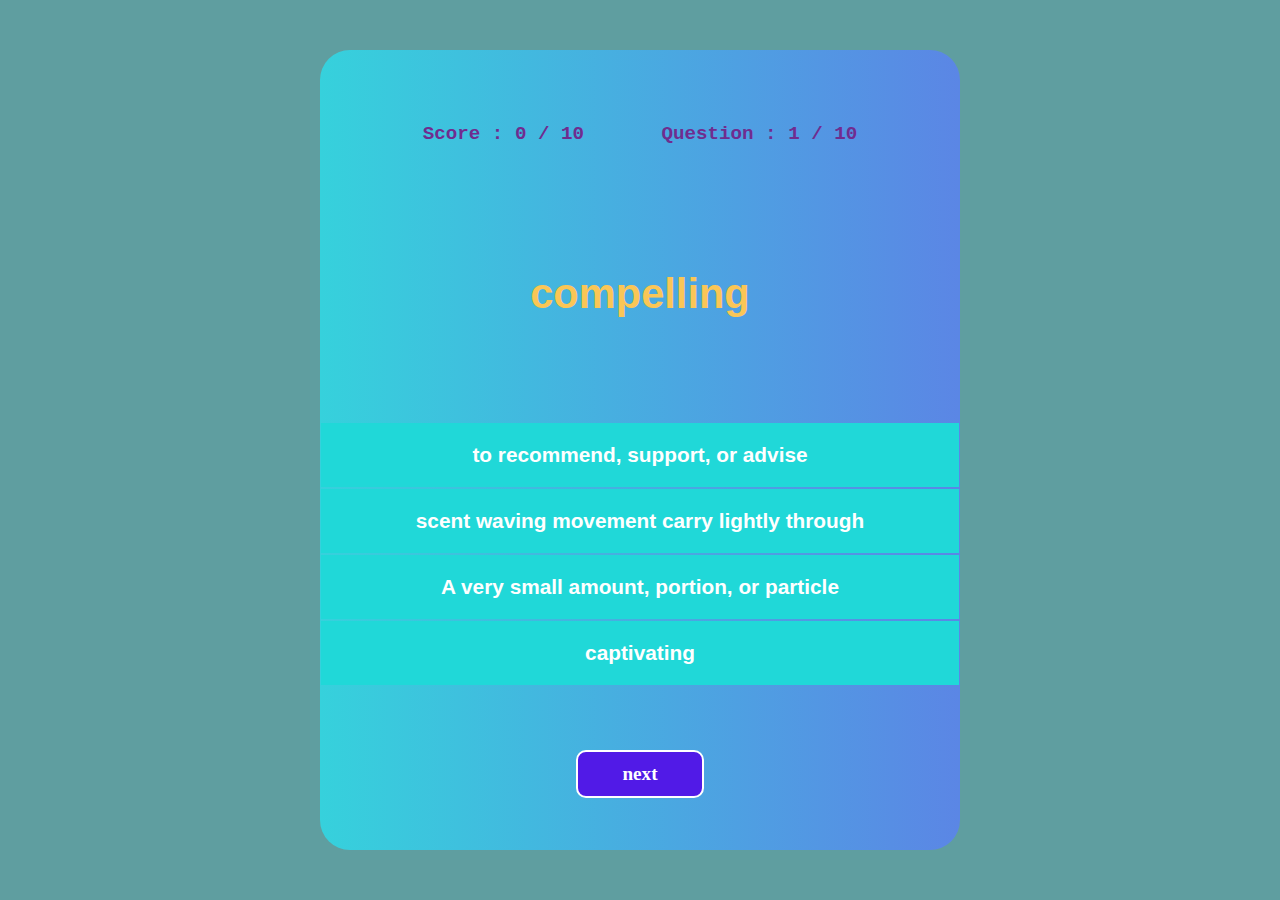
==== index.html @ 0fcd8411 "initial" ====
<!DOCTYPE html>
<html lang="en">
  <head>
    <meta charset="utf-8">
    <title>Cardwords</title>
    <link rel="stylesheet" media="all" href="stylesheet.css"/>
    </head>
    <body onload="NextQuestion(0)">
    <main>
        <!-- creating a modal for when quiz ends -->
        <div class="modal-container" id="score-modal">
          
            <div class="modal-content-container">
              
                <h1>Congratulations, Test Completed.</h1>
              
                <div class="grade-details">
                    <p>Attempts : 10</p>
                    <p>Wrong Answers : <span id="wrong-answers"></span></p>
                    <p>Right Answers : <span id="right-answers"></span></p>
                    <p>Grade : <span id="grade-percentage"></span>%</p>
                    <p ><span id="remarks"></span></p>
                </div>
              
                <div class="modal-button-container">
                    <button onclick="closeScoreModal()">Continue</button>
                </div>
              
            </div>
        </div>

        <div class="game-quiz-container">
          
            <div class="game-details-container">
                <h1>Score : <span id="player-score"></span> / 10</h1>
                <h1> Question : <span id="question-number"></span> / 10</h1>
            </div>

            <div class="game-question-container">
                <h1 id="display-question"></h1>
            </div>

            <div class="game-options-container">
              
               <div class="modal-container" id="option-modal">
                 
                    <div class="modal-content-container">
                         <h1>Please Pick An Option</h1>
                      
                         <div class="modal-button-container">
                            <button onclick="closeOptionModal()">Continue</button>
                        </div>
                      
                    </div>
                 
               </div>
              
                <span>
                    <input type="radio" id="option-one" name="option" class="radio" value="optionA" />
                    <label for="option-one" class="option" id="option-one-label"></label>
                </span>
              

                <span>
                    <input type="radio" id="option-two" name="option" class="radio" value="optionB" />
                    <label for="option-two" class="option" id="option-two-label"></label>
                </span>
              

                <span>
                    <input type="radio" id="option-three" name="option" class="radio" value="optionC" />
                    <label for="option-three" class="option" id="option-three-label"></label>
                </span>
              

                <span>
                    <input type="radio" id="option-four" name="option" class="radio" value="optionD" />
                    <label for="option-four" class="option" id="option-four-label"></label>
                </span>


            </div>

            <div class="next-button-container">
                <button onclick="handleNextQuestion()">next</button>
            </div>

        </div>
    </main>
    <script src="jsquiz.js"></script>
</body>
</html>
---- stylesheet.css ----
*{
    margin: 0;
    padding: 0;
    box-sizing: border-box;
}
  
html, body{
    height: 100%;
}


body{
    font-family: 'Segoe UI', Tahoma, Geneva, Verdana, sans-serif;
}

main{
    width: 100%;
    min-height: 100vh;
    display: flex;
    flex-direction: column;
    justify-content: center;
    align-items: center;
    background-color: cadetblue;
    background-repeat: no-repeat;
    background-size: cover;
    background-position: center;
}

.game-quiz-container{
    width: 40rem;
    height: 50rem;
    background-image: linear-gradient(to right, #36D1DC, #5B86E5);
    display: flex;
    flex-direction: column;
    align-items: center;
    justify-content: space-around;
    border-radius: 30px;
}

.game-details-container{
    width: 80%;
    height: 4rem;
    display: flex;
    justify-content: space-around;
    align-items: center;
}

.game-details-container h1{
    font-size: 1.2rem;
    font-family: 'Courier New', Courier, monospace;
    color:rgb(112, 44, 143);
}

.game-question-container{
    width: 80%;
    height: 3rem;
    display: flex;
    align-items: center;
    justify-content: center;
    border-radius: 25px;
    position: relative;
}

.game-question-container h1{
    font-size: 2.6rem;
    text-align: center;
    padding: 3px;
    color: rgb(250, 198, 86);
    font-weight: bold;
}

.game-question-container h1:after {
    position: absolute;
    content: '';
    bottom: -2px;
    left: 0px;
    height: 2px;
    width: 0%;
    background-color: rgb(0, 255, 234);
    animation: underline 2s ease-in-out 2s infinite; /* remove infinite if you want only once */
  }
  @keyframes underline {
    to {
      width: 100%;
    }
}

.game-options-container{
    width: 100%;
    height: 14rem;
    display: flex;
    flex-wrap: wrap;
    align-items: center;
    justify-content: space-around;
}

.game-options-container span{
    width: 100%;
    height: 4rem;
    margin: 1px;
    background: rgb(32, 216, 216);
    overflow: hidden;
    text-align: center;
}

span label{
    width: 100%;
    height: 100%;
    display: flex;
    align-items: center;
    justify-content: center;
    cursor: pointer;
    transition: transform 0.3s;
    font-size: 1.3rem;
    font-weight: 600;
    color: rgb(255, 255, 255);
    background: linear-gradient(to left, rgb(32, 216, 216) 50%, lightblue 50%) right;
    background-size: 200%;
    transition: .5s ease-out;
}

span label:hover{
    color: rgb(11, 68, 78);
    background-position: left;
}

input[type="radio"] {
    position: relative;
    display: none;
}


input[type=radio]:checked ~ .option {
	background: paleturquoise;
    color: rgb(11, 68, 78);
}

.next-button-container{
    width: 50%;
    height: 3rem;
    display: flex;
    justify-content: center;
}
.next-button-container button{
    width: 8rem;
    height: 3rem;
    background-color: rgb(81, 26, 231);
    font-family:cursive;
    color:rgb(255, 255, 255);
    font-size: 1.2rem;
    font-weight: 600;
    border: 2px solid rgb(255, 255, 255);
    border-radius: 10px;
    cursor: pointer;
    outline: none;
}
.next-button-container button:hover{
    border-radius: 10px;
}

.modal-container{
    display: none;
    position: fixed;
    z-index: 1; 
    left: 0;
    top: 0;
    width: 100%; 
    height: 100%; 
    overflow: auto; 
    background-color: rgb(0,0,0); 
    background-color: rgba(0,0,0,0.4); 
    flex-direction: column;
    align-items: center;
    justify-content: center; 
    -webkit-animation: fadeIn 1.2s ease-in-out;
    animation: fadeIn 1.2s ease-in-out;
}

.modal-content-container{
    height: 20rem;
    width: 25rem;
    background-color: rgb(43, 42, 42);
    display: flex;
    flex-direction: column;
    align-items: center;
    justify-content: space-around;
    border-radius: 25px;
}

.modal-content-container h1{
    font-size: 1.3rem;
    height: 3rem;
    color: lightgray;
    text-align: center;
}

.grade-details{
    width: 15rem;
    height: 10rem;
    display: flex;
    flex-direction: column;
    align-items: center;
    justify-content: space-around;
}

.grade-details p{
    color: white;
    text-align: center;
}

.modal-button-container{
    height: 2rem;
    width: 100%;
    display: flex;
    align-items: center;
    justify-content: center;
}

.modal-button-container button{
    width: 10rem;
    height: 2rem;
    background: none;
    outline: none;
    border: 1px solid rgb(252, 242, 241);
    color: white;
    font-size: 1.1rem;
    cursor: pointer;
    border-radius: 20px;
}
.modal-button-container button:hover{
    background-color: rgb(83, 82, 82);
}

@media(min-width : 300px) and (max-width : 350px){
    .game-quiz-container{
        width: 90%;
        height: 80vh;
     }
     .game-details-container h1{
        font-size: 0.8rem;
     }
 
     .game-question-container{
        height: 6rem;
     }
     .game-question-container h1{
       font-size: 0.9rem;
    }
 
    .game-options-container span{
        width: 90%;
        height: 2.5rem;
    }
    .game-options-container span label{
        font-size: 0.8rem;
    }
    .modal-content-container{
        width: 90%;
        height: 25rem;
    }
    
    .modal-content-container h1{
        font-size: 1.2rem;
    }
}

@media(min-width : 350px) and (max-width : 700px){
   .game-quiz-container{
       width: 90%;
       height: 80vh;
    }
    .game-details-container h1{
        font-size: 1rem;
    }

    .game-question-container{
        height: 8rem;
    }

    .game-question-container h1{
        font-size: 0.9rem;
     }

    .game-options-container span{
        width: 90%;
    }
    .modal-content-container{
        width: 90%;
        height: 25rem;
    }
    .modal-content-container h1{
        font-size: 1.2rem;
    }
}



@keyframes fadeIn {
    from {opacity: 0;}
    to {opacity:1 ;}
  }

  @-webkit-keyframes fadeIn {
    from {opacity: 0;}
    to {opacity: 1;}
  }
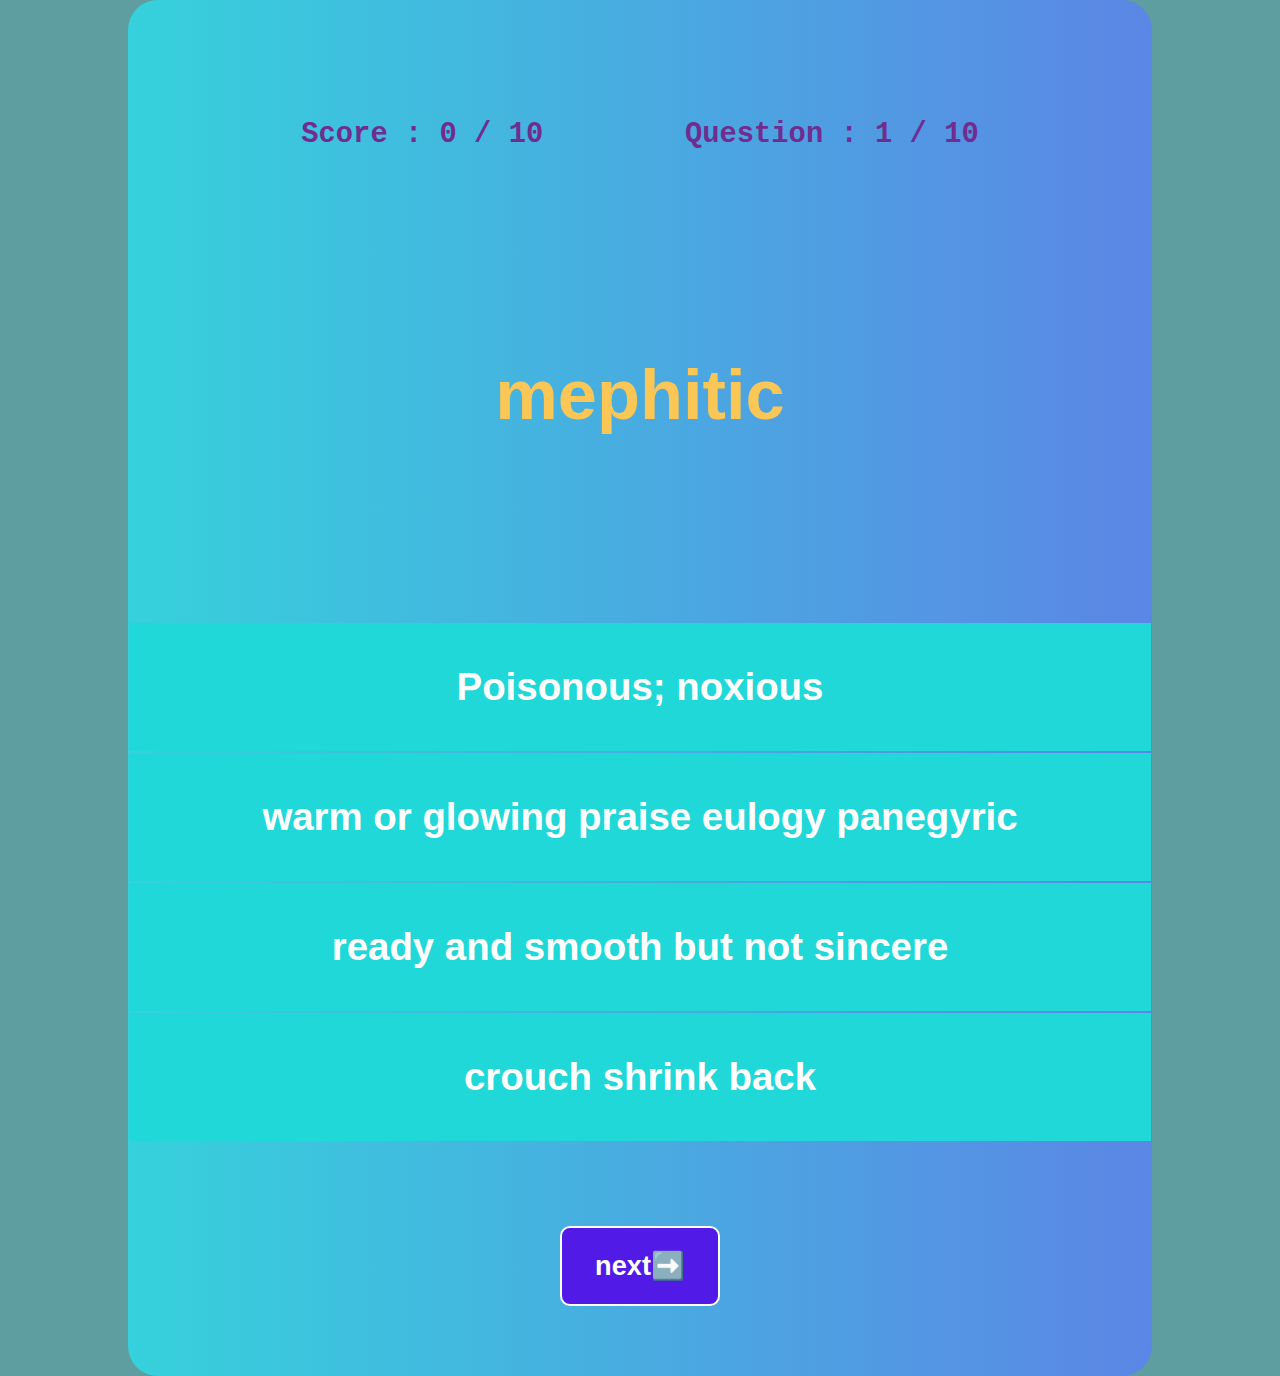
==== commit 0530c061: "css css ...." ====
--- a/index.html
+++ b/index.html
@@ -82,7 +82,7 @@
             </div>
 
             <div class="next-button-container">
-                <button onclick="handleNextQuestion()">next</button>
+                <button onclick="handleNextQuestion()">next➡️</button>
             </div>
 
         </div>
--- a/stylesheet.css
+++ b/stylesheet.css
@@ -27,8 +27,8 @@
 }
 
 .game-quiz-container{
-    width: 40rem;
-    height: 50rem;
+    width: 80%;
+    height: 86rem;
     background-image: linear-gradient(to right, #36D1DC, #5B86E5);
     display: flex;
     flex-direction: column;
@@ -46,7 +46,7 @@
 }
 
 .game-details-container h1{
-    font-size: 1.2rem;
+    font-size: 1.8rem;
     font-family: 'Courier New', Courier, monospace;
     color:rgb(112, 44, 143);
 }
@@ -62,7 +62,7 @@
 }
 
 .game-question-container h1{
-    font-size: 2.6rem;
+    font-size: 4.4rem;
     text-align: center;
     padding: 3px;
     color: rgb(250, 198, 86);
@@ -72,7 +72,7 @@
 .game-question-container h1:after {
     position: absolute;
     content: '';
-    bottom: -2px;
+    bottom: -8px;
     left: 0px;
     height: 2px;
     width: 0%;
@@ -87,7 +87,7 @@
 
 .game-options-container{
     width: 100%;
-    height: 14rem;
+    height: 25rem;
     display: flex;
     flex-wrap: wrap;
     align-items: center;
@@ -96,7 +96,7 @@
 
 .game-options-container span{
     width: 100%;
-    height: 4rem;
+    height: 8rem;
     margin: 1px;
     background: rgb(32, 216, 216);
     overflow: hidden;
@@ -111,7 +111,8 @@
     justify-content: center;
     cursor: pointer;
     transition: transform 0.3s;
-    font-size: 1.3rem;
+    font-size: 2.4rem;
+    font-family:'Lucida Sans', 'Lucida Sans Regular', 'Lucida Grande', 'Lucida Sans Unicode', Geneva, Verdana, sans-serif;
     font-weight: 600;
     color: rgb(255, 255, 255);
     background: linear-gradient(to left, rgb(32, 216, 216) 50%, lightblue 50%) right;
@@ -142,12 +143,12 @@
     justify-content: center;
 }
 .next-button-container button{
-    width: 8rem;
-    height: 3rem;
+    width: 10rem;
+    height: 5rem;
     background-color: rgb(81, 26, 231);
-    font-family:cursive;
+    font-family: Arial, Helvetica, sans-serif;
     color:rgb(255, 255, 255);
-    font-size: 1.2rem;
+    font-size: 1.7rem;
     font-weight: 600;
     border: 2px solid rgb(255, 255, 255);
     border-radius: 10px;
@@ -177,8 +178,8 @@
 }
 
 .modal-content-container{
-    height: 20rem;
-    width: 25rem;
+    height: 70rem;
+    width: 60rem;
     background-color: rgb(43, 42, 42);
     display: flex;
     flex-direction: column;
@@ -188,15 +189,15 @@
 }
 
 .modal-content-container h1{
-    font-size: 1.3rem;
-    height: 3rem;
+    font-size: 3rem;
+    height: 8rem;
     color: lightgray;
     text-align: center;
 }
 
 .grade-details{
-    width: 15rem;
-    height: 10rem;
+    width: 35rem;
+    height: 22rem;
     display: flex;
     flex-direction: column;
     align-items: center;
@@ -204,12 +205,13 @@
 }
 
 .grade-details p{
+    font-size: 1.8rem;
     color: white;
     text-align: center;
 }
 
 .modal-button-container{
-    height: 2rem;
+    height: 6rem;
     width: 100%;
     display: flex;
     align-items: center;
@@ -217,13 +219,13 @@
 }
 
 .modal-button-container button{
-    width: 10rem;
-    height: 2rem;
+    width: 20rem;
+    height: 6rem;
     background: none;
     outline: none;
     border: 1px solid rgb(252, 242, 241);
     color: white;
-    font-size: 1.1rem;
+    font-size: 1.8rem;
     cursor: pointer;
     border-radius: 20px;
 }
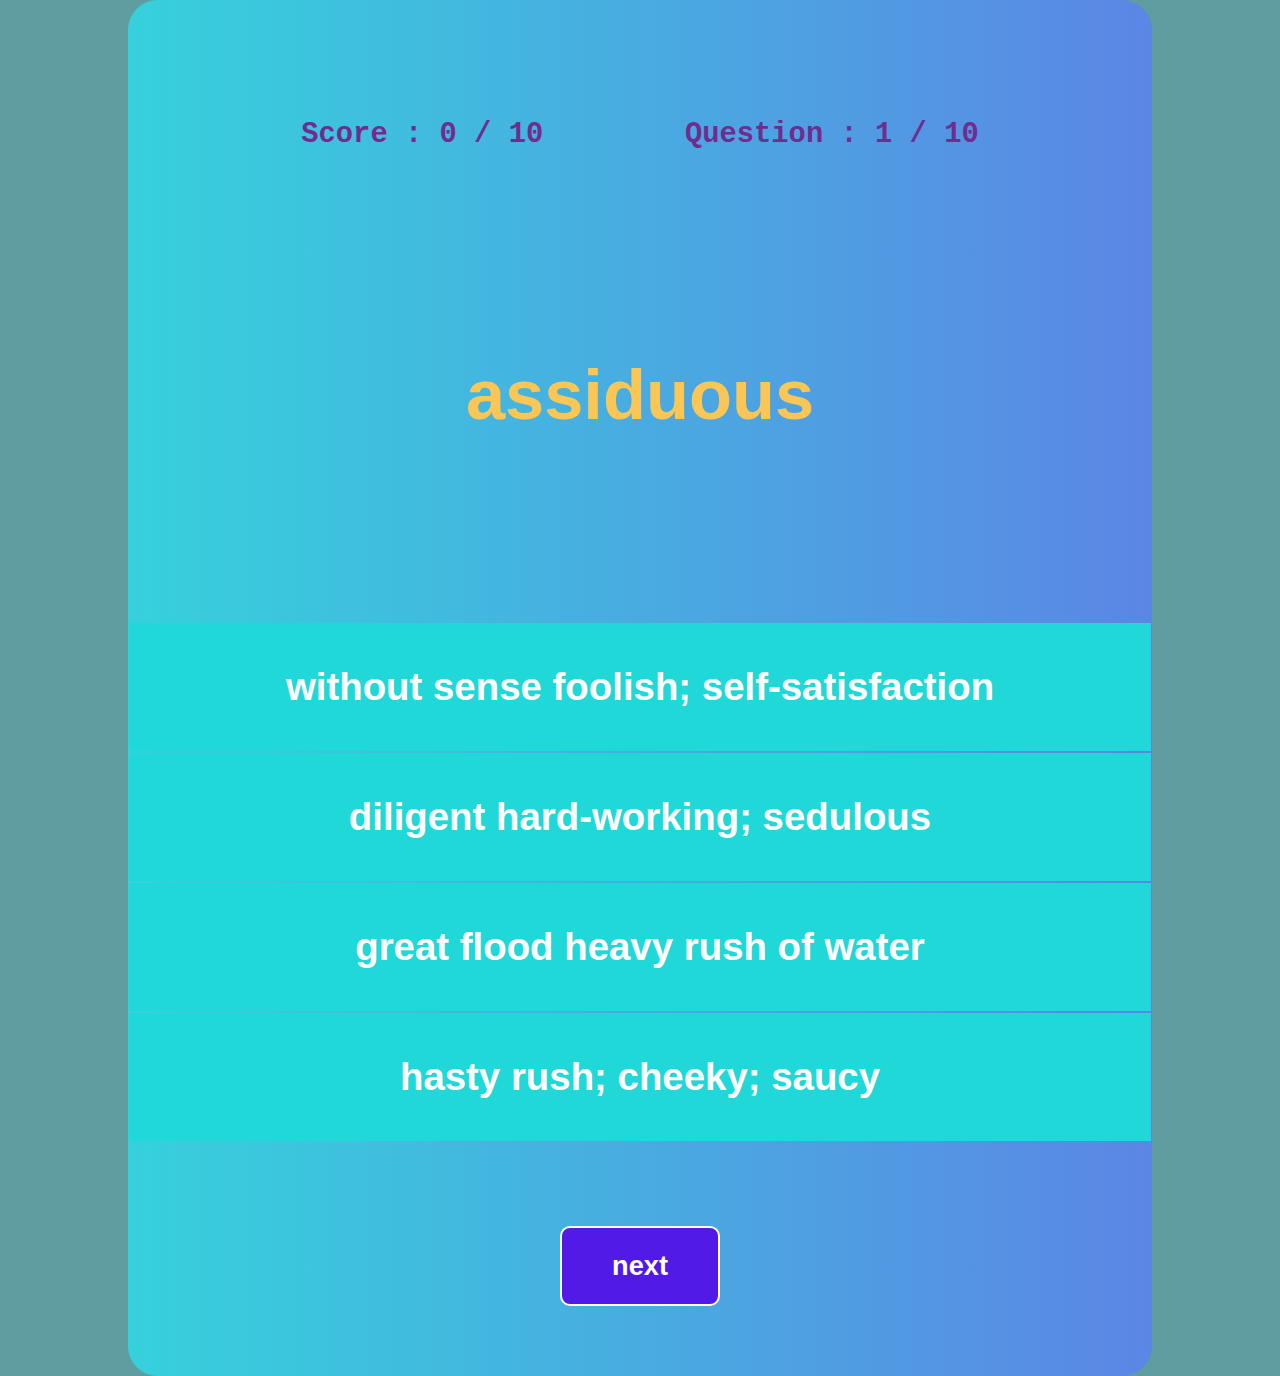
==== commit cb99f697: "css 2.." ====
--- a/index.html
+++ b/index.html
@@ -82,7 +82,7 @@
             </div>
 
             <div class="next-button-container">
-                <button onclick="handleNextQuestion()">next➡️</button>
+                <button onclick="handleNextQuestion()">next</button>
             </div>
 
         </div>
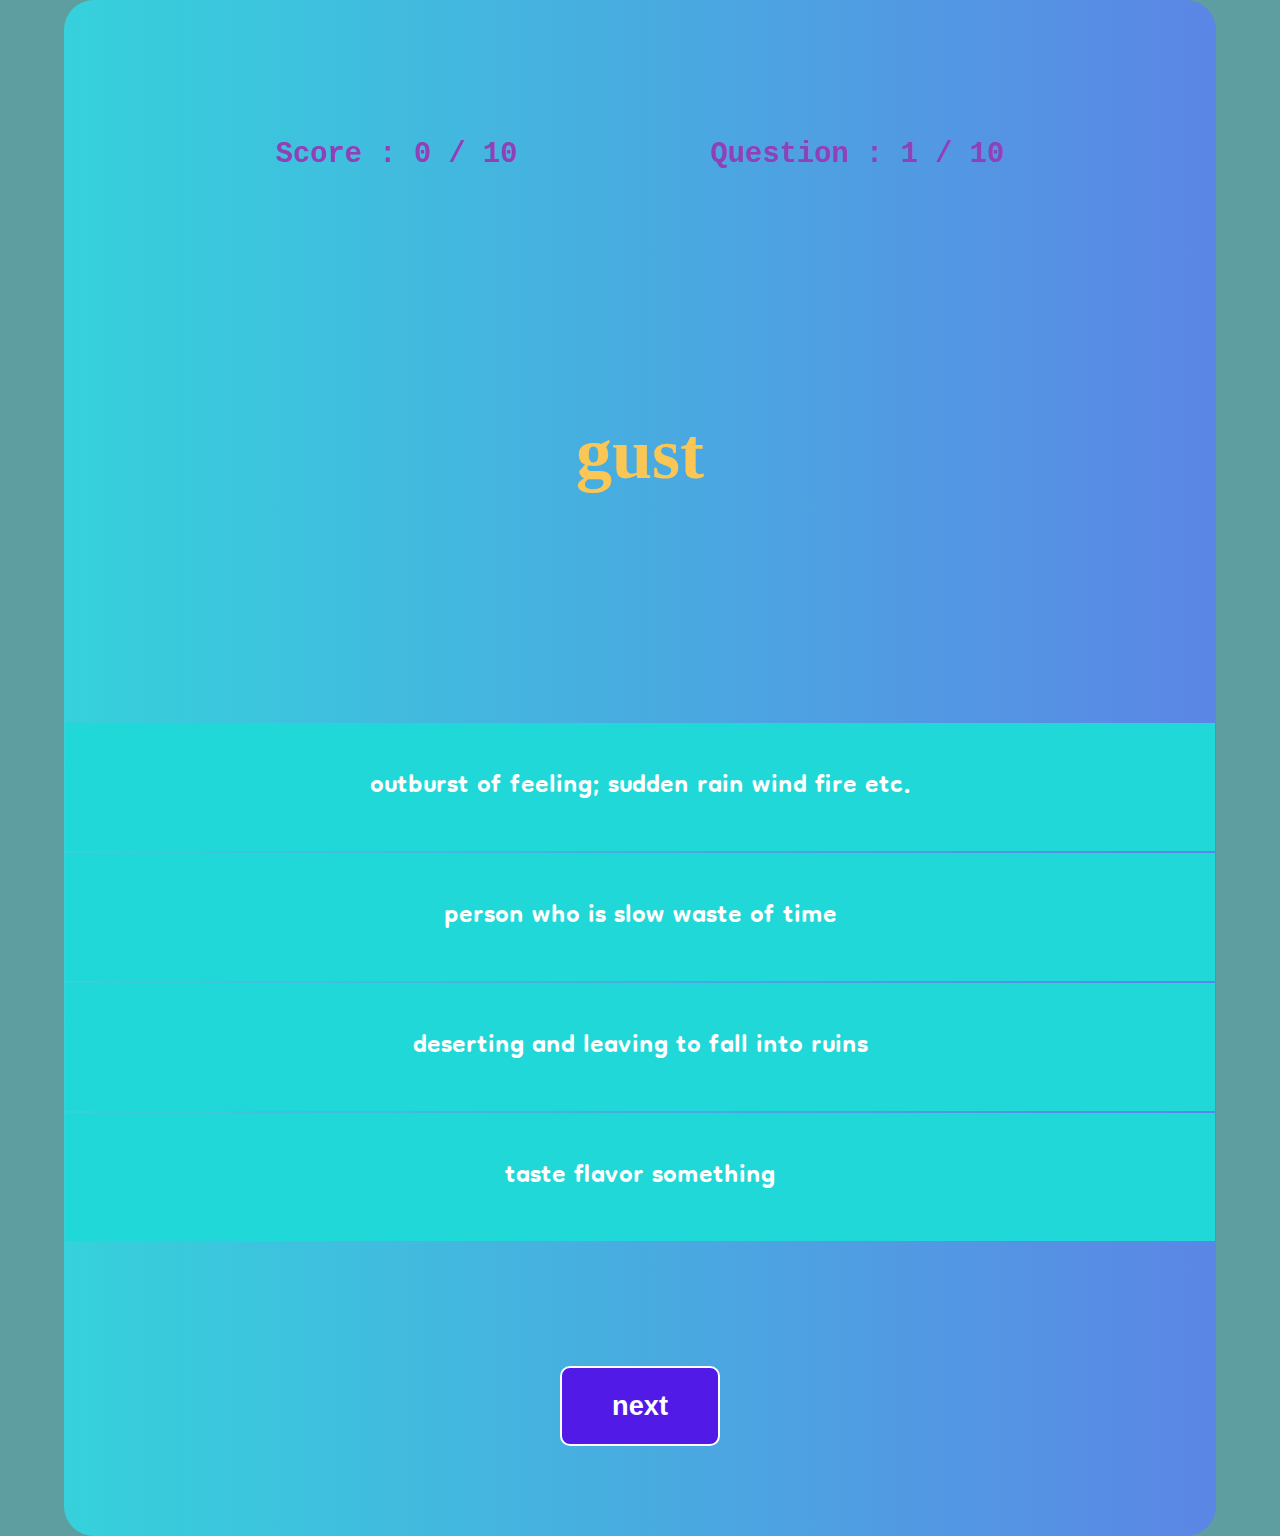
==== commit 1818a693: "Update index.html" ====
--- a/index.html
+++ b/index.html
@@ -4,6 +4,9 @@
     <meta charset="utf-8">
     <title>Cardwords</title>
     <link rel="stylesheet" media="all" href="stylesheet.css"/>
+    <link rel="preconnect" href="https://fonts.googleapis.com">
+    <link rel="preconnect" href="https://fonts.gstatic.com" crossorigin>
+    <link href="https://fonts.googleapis.com/css2?family=Dongle:wght@300&display=swap" rel="stylesheet">
     </head>
     <body onload="NextQuestion(0)">
     <main>
--- a/stylesheet.css
+++ b/stylesheet.css
@@ -10,7 +10,7 @@
 
 
 body{
-    font-family: 'Segoe UI', Tahoma, Geneva, Verdana, sans-serif;
+    font-family: serif;
 }
 
 main{
@@ -27,8 +27,8 @@
 }
 
 .game-quiz-container{
-    width: 80%;
-    height: 86rem;
+    width: 90%;
+    height: 96rem;
     background-image: linear-gradient(to right, #36D1DC, #5B86E5);
     display: flex;
     flex-direction: column;
@@ -48,7 +48,7 @@
 .game-details-container h1{
     font-size: 1.8rem;
     font-family: 'Courier New', Courier, monospace;
-    color:rgb(112, 44, 143);
+    color:rgb(146, 64, 184);
 }
 
 .game-question-container{
@@ -62,7 +62,7 @@
 }
 
 .game-question-container h1{
-    font-size: 4.4rem;
+    font-size: 4.5rem;
     text-align: center;
     padding: 3px;
     color: rgb(250, 198, 86);
@@ -112,7 +112,7 @@
     cursor: pointer;
     transition: transform 0.3s;
     font-size: 2.4rem;
-    font-family:'Lucida Sans', 'Lucida Sans Regular', 'Lucida Grande', 'Lucida Sans Unicode', Geneva, Verdana, sans-serif;
+    font-family: 'Dongle', sans-serif;
     font-weight: 600;
     color: rgb(255, 255, 255);
     background: linear-gradient(to left, rgb(32, 216, 216) 50%, lightblue 50%) right;
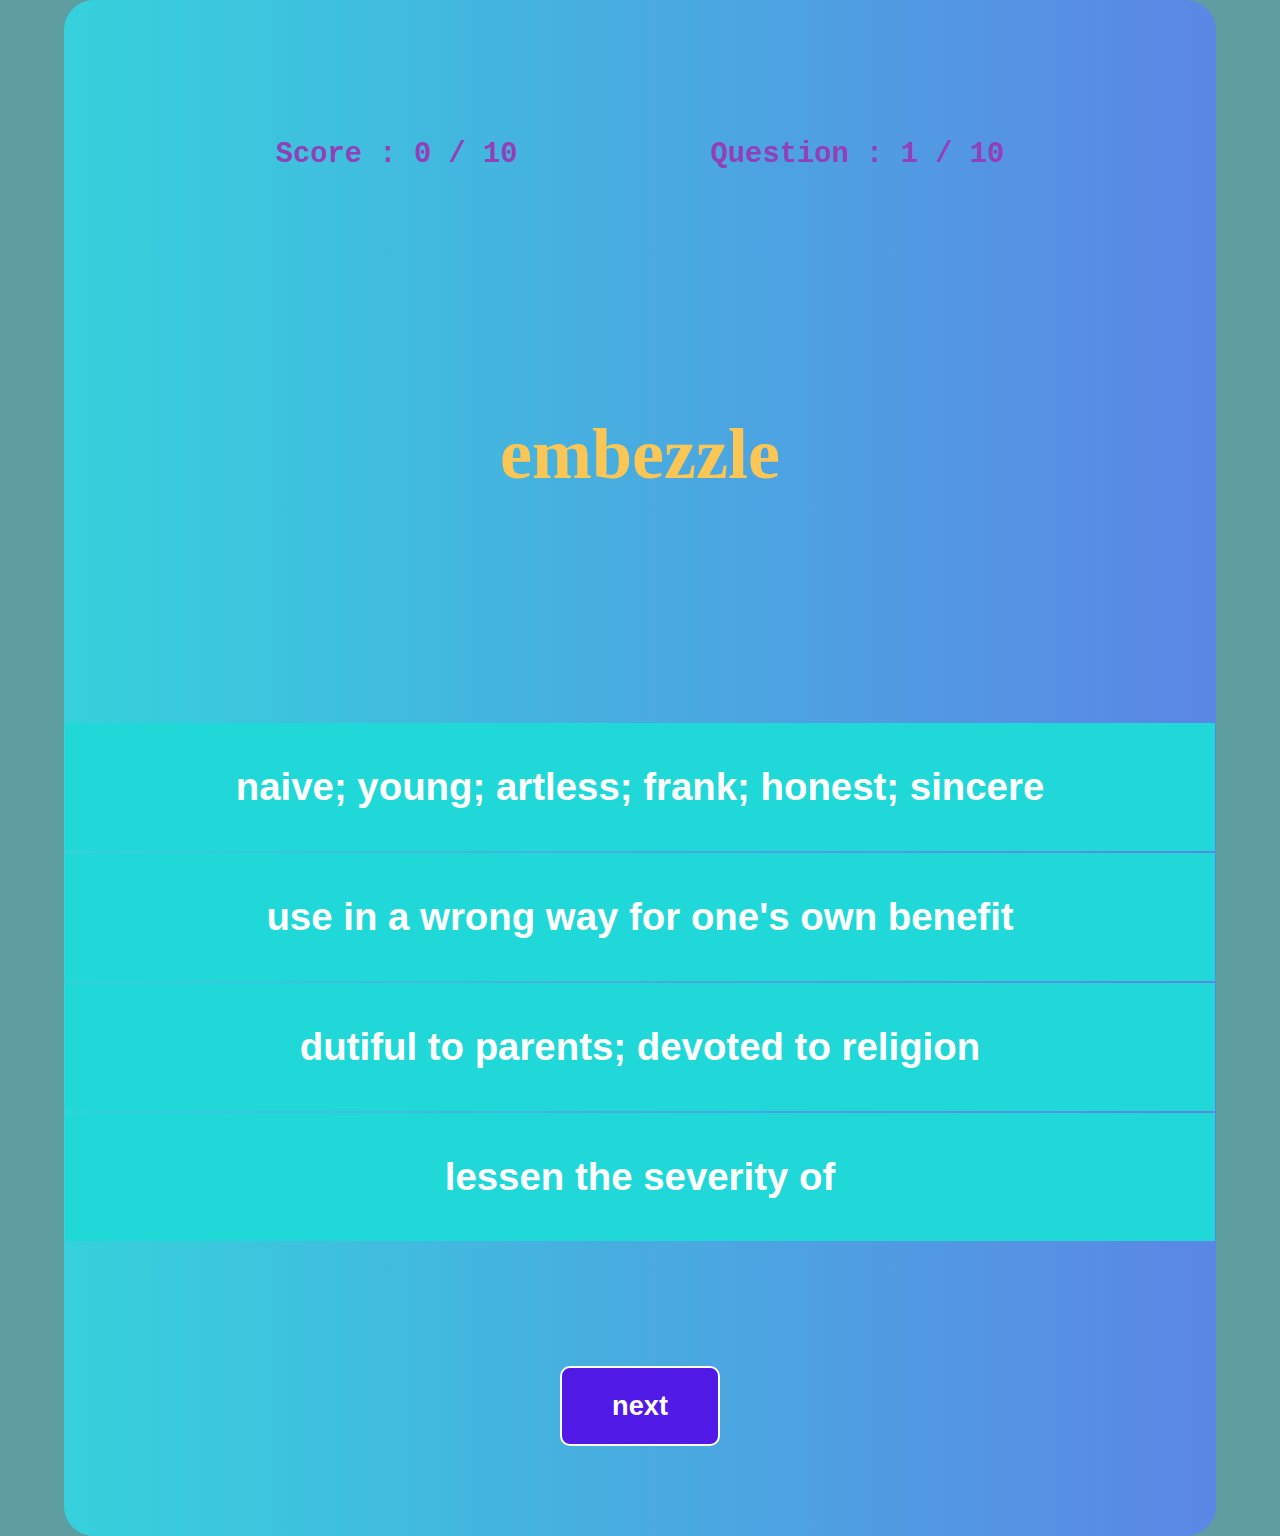
==== commit 651bd912: "again fonts" ====
--- a/index.html
+++ b/index.html
@@ -4,9 +4,6 @@
     <meta charset="utf-8">
     <title>Cardwords</title>
     <link rel="stylesheet" media="all" href="stylesheet.css"/>
-    <link rel="preconnect" href="https://fonts.googleapis.com">
-    <link rel="preconnect" href="https://fonts.gstatic.com" crossorigin>
-    <link href="https://fonts.googleapis.com/css2?family=Dongle:wght@300&display=swap" rel="stylesheet">
     </head>
     <body onload="NextQuestion(0)">
     <main>
--- a/stylesheet.css
+++ b/stylesheet.css
@@ -112,7 +112,7 @@
     cursor: pointer;
     transition: transform 0.3s;
     font-size: 2.4rem;
-    font-family: 'Dongle', sans-serif;
+    font-family: Tahoma, sans-serif;
     font-weight: 600;
     color: rgb(255, 255, 255);
     background: linear-gradient(to left, rgb(32, 216, 216) 50%, lightblue 50%) right;
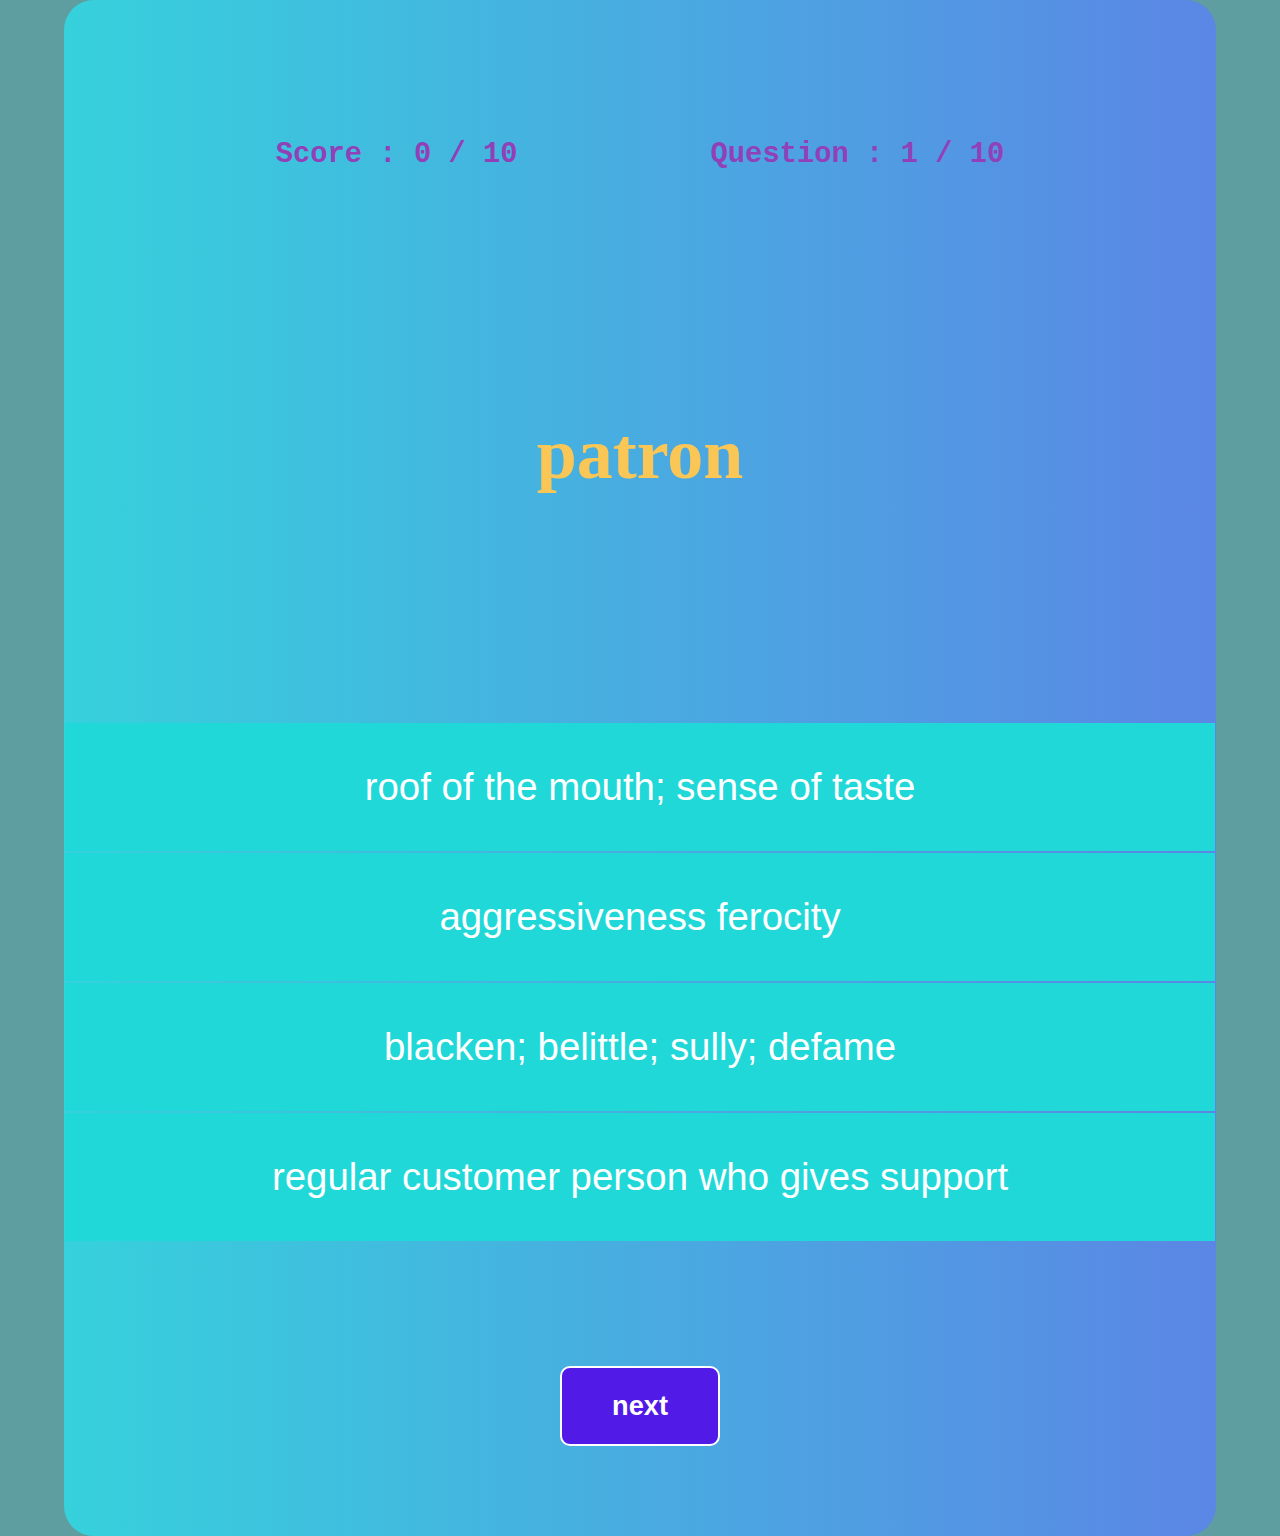
==== commit 10b35856: "Update index.html" ====
--- a/index.html
+++ b/index.html
@@ -23,7 +23,7 @@
                 </div>
               
                 <div class="modal-button-container">
-                    <button onclick="closeScoreModal()">Continue</button>
+                    <button onclick="closeScoreModal()">Ok</button>
                 </div>
               
             </div>
@@ -48,7 +48,7 @@
                          <h1>Please Pick An Option</h1>
                       
                          <div class="modal-button-container">
-                            <button onclick="closeOptionModal()">Continue</button>
+                            <button onclick="closeOptionModal()">Ok</button>
                         </div>
                       
                     </div>
--- a/stylesheet.css
+++ b/stylesheet.css
@@ -113,7 +113,7 @@
     transition: transform 0.3s;
     font-size: 2.4rem;
     font-family: Tahoma, sans-serif;
-    font-weight: 600;
+    font-weight: 300;
     color: rgb(255, 255, 255);
     background: linear-gradient(to left, rgb(32, 216, 216) 50%, lightblue 50%) right;
     background-size: 200%;
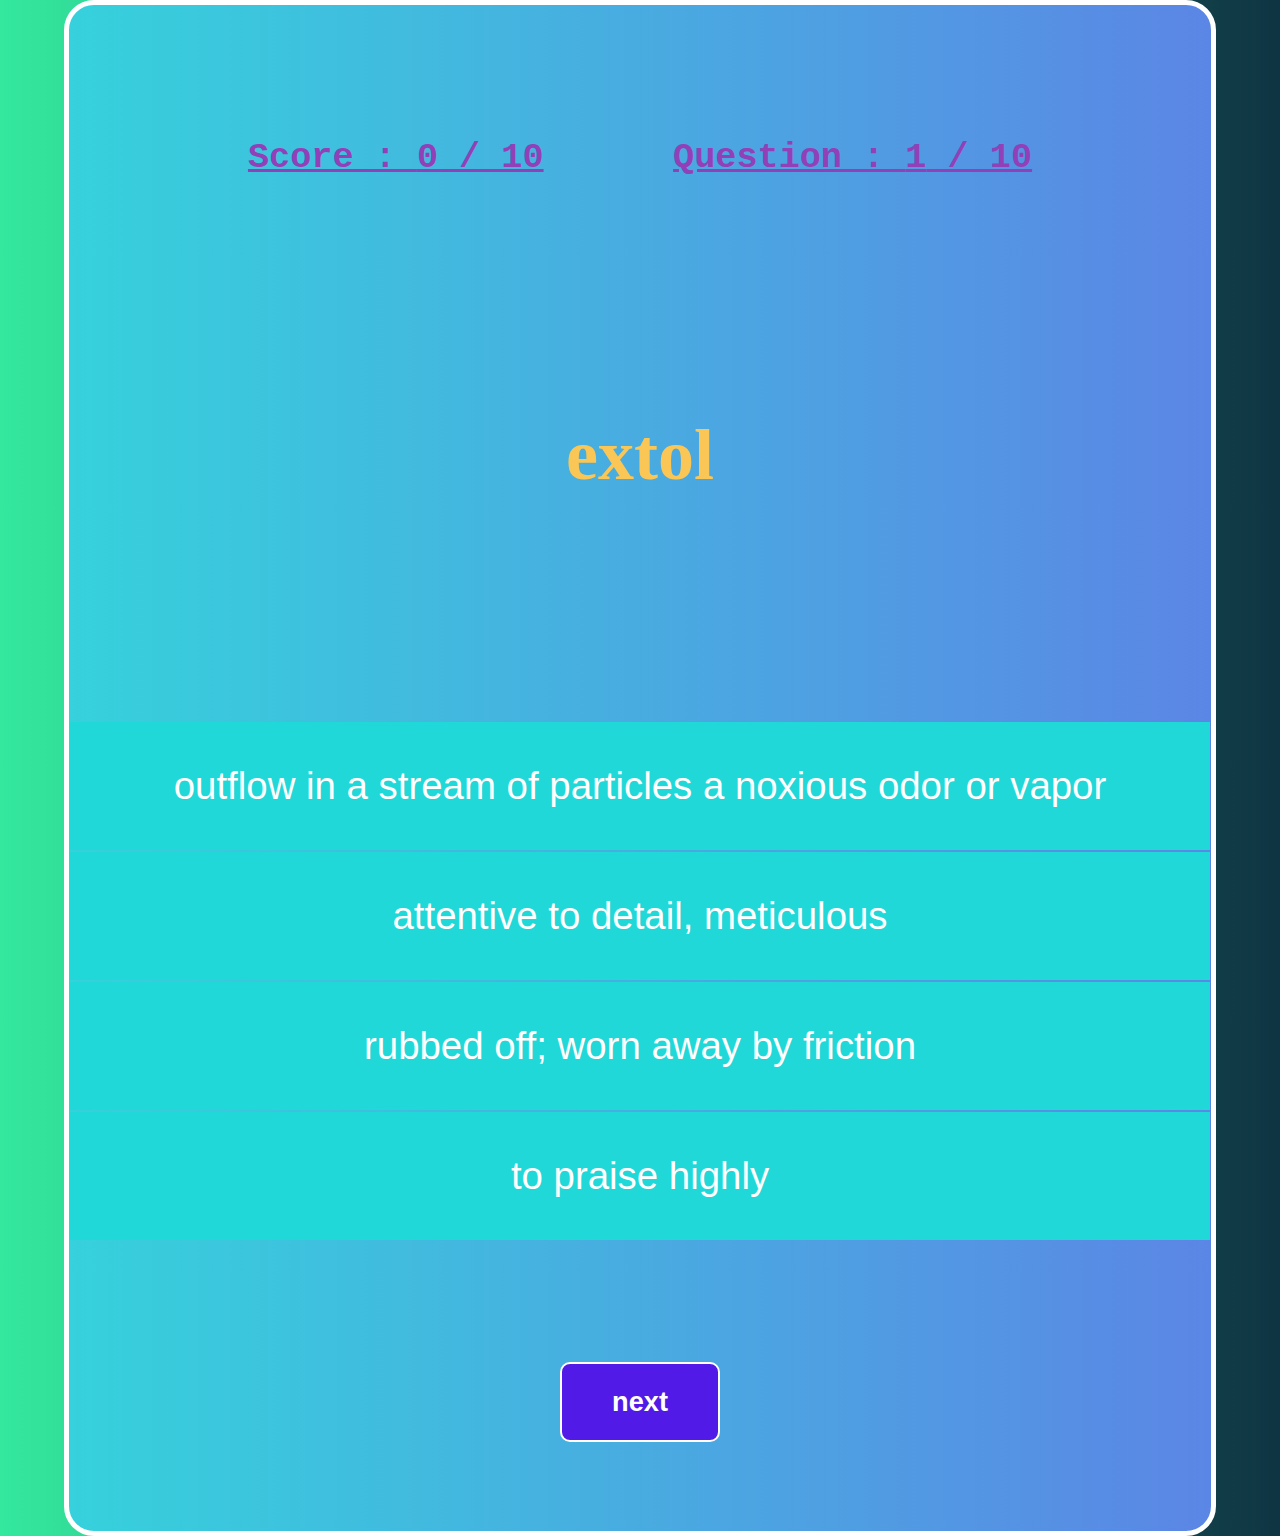
==== commit 8f5814df: "updates" ====
--- a/index.html
+++ b/index.html
@@ -23,7 +23,7 @@
                 </div>
               
                 <div class="modal-button-container">
-                    <button onclick="closeScoreModal()">Ok</button>
+                    <button onclick="closeScoreModal()">Okay.</button>
                 </div>
               
             </div>
@@ -32,8 +32,8 @@
         <div class="game-quiz-container">
           
             <div class="game-details-container">
-                <h1>Score : <span id="player-score"></span> / 10</h1>
-                <h1> Question : <span id="question-number"></span> / 10</h1>
+                <h1><u>Score : <span id="player-score"></span> / 10</u></h1>
+                <h1><u>Question : <span id="question-number"></span> / 10</u></h1>
             </div>
 
             <div class="game-question-container">
@@ -48,7 +48,7 @@
                          <h1>Please Pick An Option</h1>
                       
                          <div class="modal-button-container">
-                            <button onclick="closeOptionModal()">Ok</button>
+                            <button onclick="closeOptionModal()">Okay.</button>
                         </div>
                       
                     </div>
--- a/stylesheet.css
+++ b/stylesheet.css
@@ -20,7 +20,7 @@
     flex-direction: column;
     justify-content: center;
     align-items: center;
-    background-color: cadetblue;
+    background-image: linear-gradient(to right, #34e89e, #0f3443);
     background-repeat: no-repeat;
     background-size: cover;
     background-position: center;
@@ -35,6 +35,7 @@
     align-items: center;
     justify-content: space-around;
     border-radius: 30px;
+    border: 5px solid white;
 }
 
 .game-details-container{
@@ -46,7 +47,7 @@
 }
 
 .game-details-container h1{
-    font-size: 1.8rem;
+    font-size: 2.2rem;
     font-family: 'Courier New', Courier, monospace;
     color:rgb(146, 64, 184);
 }
@@ -113,7 +114,7 @@
     transition: transform 0.3s;
     font-size: 2.4rem;
     font-family: Tahoma, sans-serif;
-    font-weight: 300;
+    font-weight: 400;
     color: rgb(255, 255, 255);
     background: linear-gradient(to left, rgb(32, 216, 216) 50%, lightblue 50%) right;
     background-size: 200%;
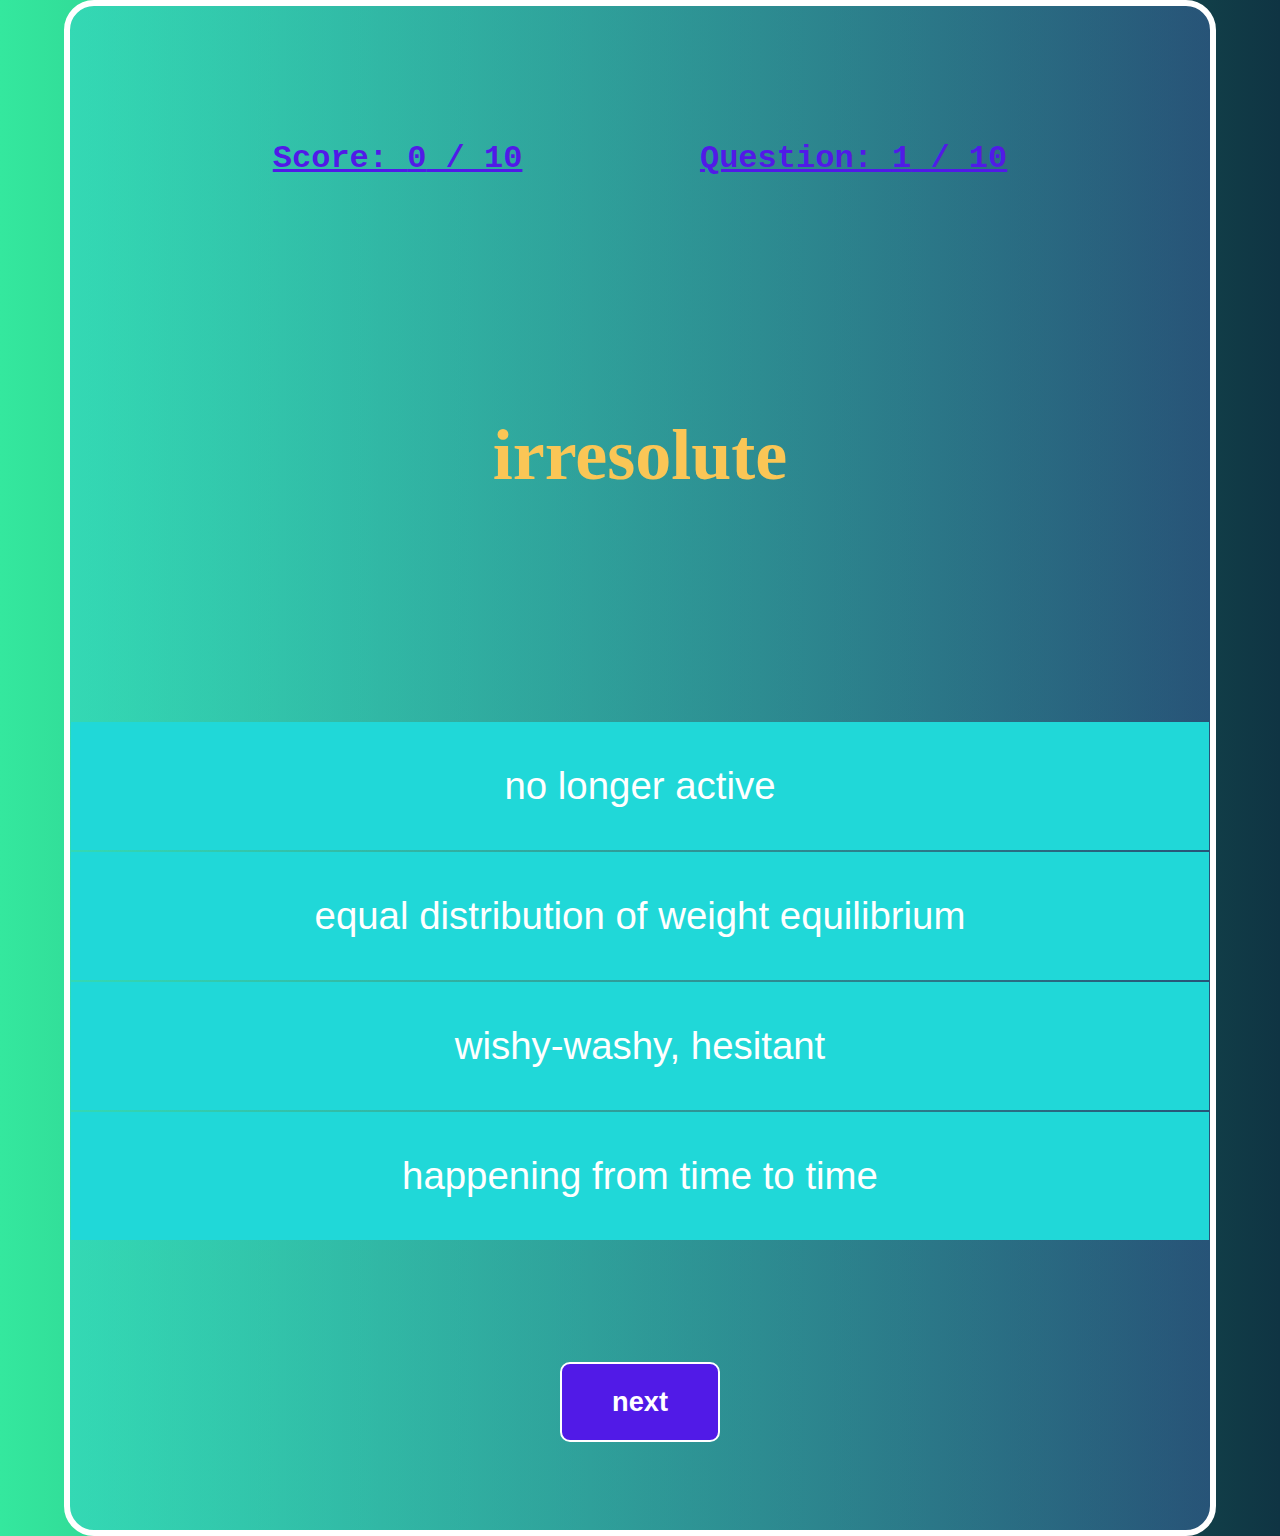
==== commit 3f3d429a: "change style" ====
--- a/index.html
+++ b/index.html
@@ -32,8 +32,8 @@
         <div class="game-quiz-container">
           
             <div class="game-details-container">
-                <h1><u>Score : <span id="player-score"></span> / 10</u></h1>
-                <h1><u>Question : <span id="question-number"></span> / 10</u></h1>
+                <h1><u>Score: <span id="player-score"></span> / 10</u></h1>
+                <h1><u>Question: <span id="question-number"></span> / 10</u></h1>
             </div>
 
             <div class="game-question-container">
--- a/stylesheet.css
+++ b/stylesheet.css
@@ -29,13 +29,13 @@
 .game-quiz-container{
     width: 90%;
     height: 96rem;
-    background-image: linear-gradient(to right, #36D1DC, #5B86E5);
+    background-image: linear-gradient(to right, rgba(54, 209, 220, 0.4), rgba(91, 134, 229, 0.3));
     display: flex;
     flex-direction: column;
     align-items: center;
     justify-content: space-around;
     border-radius: 30px;
-    border: 5px solid white;
+    border: 6px solid white;
 }
 
 .game-details-container{
@@ -47,9 +47,9 @@
 }
 
 .game-details-container h1{
-    font-size: 2.2rem;
+    font-size: 2rem;
     font-family: 'Courier New', Courier, monospace;
-    color:rgb(146, 64, 184);
+    color:rgb(81, 26, 231);
 }
 
 .game-question-container{
